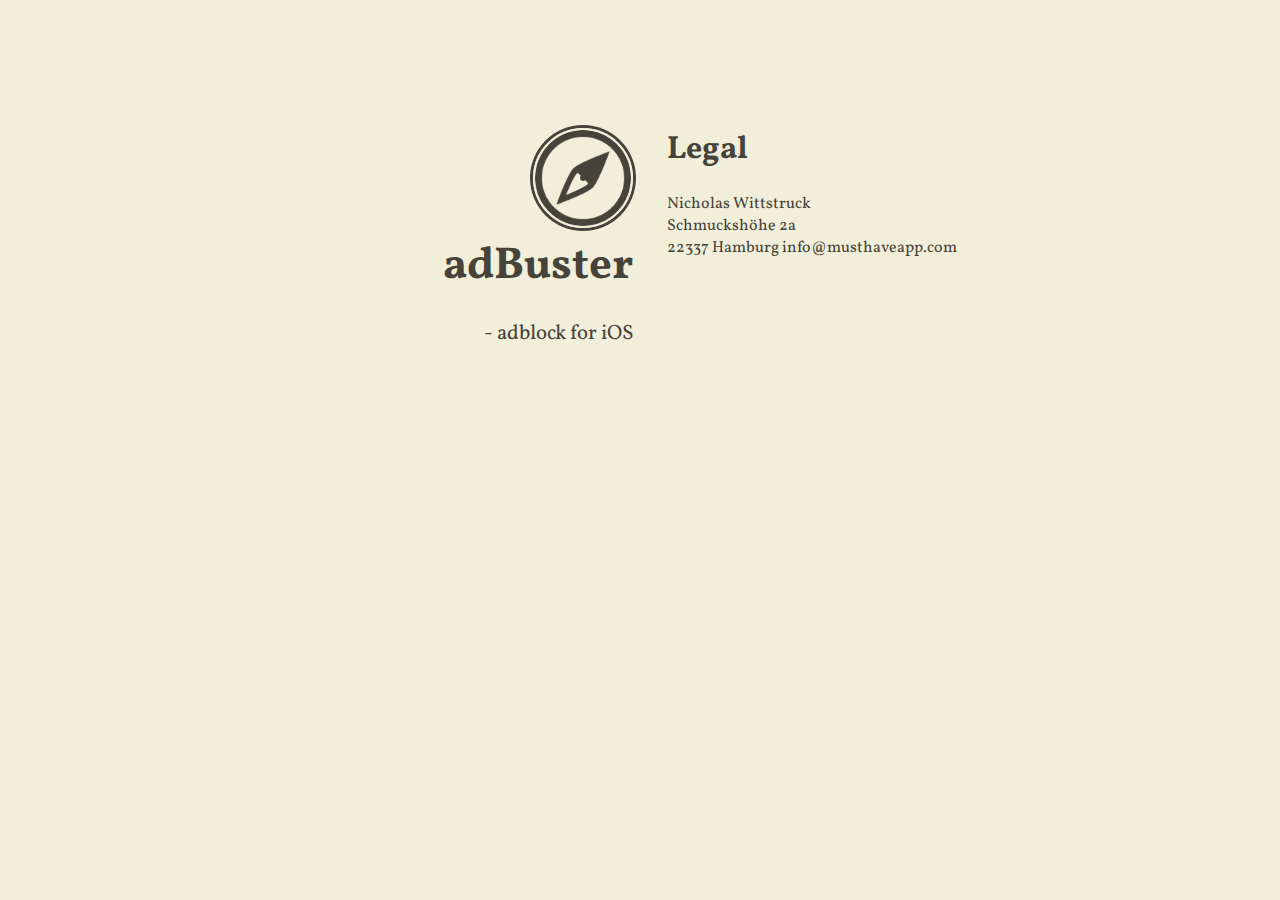
==== legal/index.html @ f3644524 "use jekyll" ====
<!DOCTYPE html>
<html>
  <head>
  <meta http-equiv="content-type" content="text/html; charset=utf-8">
  <meta name="viewport" content="width=device-width, initial-scale=1.0">
  <title>adBuster &#8226;  - adblock for iOS</title>

  <link rel="apple-touch-icon" href="/images/compass.png"/>
  <link rel="shortcut icon" sizes="16x16 24x24 32x32 48x48 64x64" href="http://www.musthaveapp.com/favicon.ico" />

  <link rel="stylesheet" href="/assets/normalize.css">
  <link rel="stylesheet" href="/assets/main.css">
  <link href="//maxcdn.bootstrapcdn.com/font-awesome/4.2.0/css/font-awesome.min.css" rel="stylesheet">
  <link href='http://fonts.googleapis.com/css?family=Vollkorn' rel='stylesheet' type='text/css'>

  <link rel="canonical" href="http://www.musthaveapp.com/legal/">

  <meta name="author" content="adBuster">
  <meta name="description" content=" - adblock for iOS"/>

  <meta property="og:title" content=" - adblock for iOS"/>
  <meta property="og:url" content="http://www.musthaveapp.com/legal/"/>
  <meta property="og:image" content="http://www.musthaveapp.com/images/compass.png"/>
  <meta property="og:description" content=""/>
  <meta property="og:site_name" content=" - adblock for iOS">

  
</head>

  <body>

  <div class="wrapper">
    <header>
        
        <div class="logo-container">
          <a class="logo" href="/" style="background-image: url('/images/compass.png')"></a>
        </div>
        

        
        <div class="author-container"><h1>adBuster</h1></div>
        

        
        <div class="tagline-container"><p> - adblock for iOS</p></div>
        
    </header>
    <main>

      <div class="content">
      <h1>Legal</h1>
Nicholas Wittstruck<br/>
Schmuckshöhe 2a<br/>
22337 Hamburg
info@musthaveapp.com
      </div>

    </main>
</div>


  </body>
</html>
---- assets/main.css ----
body {
  font-family: 'Vollkorn', serif;
  color: #46433A;
  background-color: #F1EED9; }

header,
main {
  padding: 0 20px; }

/*** wrapper div for both header and main ***/
.wrapper {
  margin-top: 10%; }

/*** anchor tags ***/
a:link,
a:visited,
a:hover,
a:active {
  color: #CE534D;
  text-decoration: none; }

a:hover {
  text-decoration: underline; }

/*** main content list ***/
.main-list-item {
  font-weight: bold;
  font-size: 1.2em;
  margin: 0.8em 0; }

/* override the left margin added by font awesome for the main content list,
since it must be aligned with the content */
.fa-ul.main-list {
  margin-left: 0; }

/* list icons */
.main-list-item-icon {
  width: 36px;
  color: #46433A; }

/*** logo ***/
.logo-container {
  text-align: center; }

.logo {
  width: 96px;
  height: 96px;
  display: inline-block;
  background-size: cover;
  border-radius: 50%;
  -moz-border-radius: 50%;
  border: 2px solid #F1EED9;
  box-shadow: 0 0 0 3px #46433A; }

/*** author ***/
.author-container h1 {
  font-size: 2.8em;
  margin-top: 0;
  margin-bottom: 0;
  text-align: center; }

/*** tagline ***/
.tagline-container p {
  font-size: 1.3em;
  text-align: center;
  margin-bottom: 2em; }

/******/
hr {
  border: 0;
  height: 1px;
  background-image: -webkit-linear-gradient(left, transparent, #46433A, transparent);
  background-image: -moz-linear-gradient(left, transparent, #46433A, transparent);
  background-image: -ms-linear-gradient(left, transparent, #46433A, transparent);
  background-image: -o-linear-gradient(left, transparent, #46433A, transparent); }

/*** footer ***/
footer {
  position: fixed;
  bottom: 0;
  right: 0;
  height: 20px; }

.poweredby {
  font-family: "Arial Narrow", Arial;
  font-size: 0.6em;
  line-height: 0.6em;
  padding: 0 5px; }

/*** media queries ***/
/* X-Small devices (phones, 480px and up) */
@media (min-width: 480px) {
  /* wrapper stays 480px wide past 480px wide and is kept centered */
  .wrapper {
    width: 480px;
    margin: 10% auto 0 auto; } }
/* All other devices (768px and up) */
@media (min-width: 768px) {
  /* past 768px the layout is changed and the wrapper has a fixed width of 680px
  to accomodate both the header column and the content column */
  .wrapper {
    width: 680px; }

  /* the header column stays left and has a dynamic width with all contents
  aligned right */
  header {
    float: left;
    width: 46%;
    text-align: right; }

  .author-container h1,
  .logo-container,
  .tagline-container p {
    text-align: right; }

  main {
    width: 46%;
    margin-left: 54%;
    padding: 0; } }
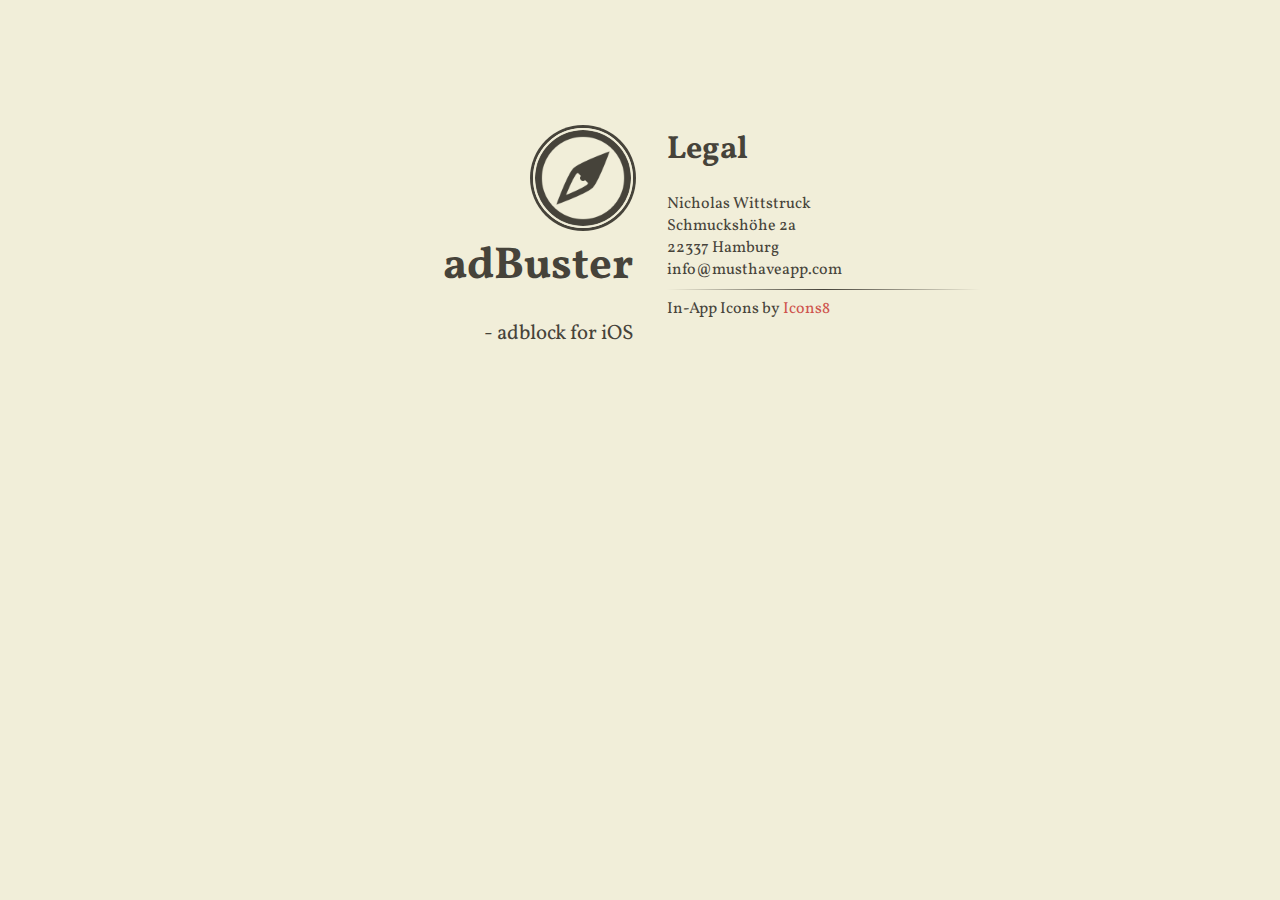
==== commit 628bb00c: "update description" ====
--- a/legal/index.html
+++ b/legal/index.html
@@ -51,8 +51,11 @@
       <h1>Legal</h1>
 Nicholas Wittstruck<br/>
 Schmuckshöhe 2a<br/>
-22337 Hamburg
-info@musthaveapp.com
+22337 Hamburg<br/>
+<a href"mailto:info@musthaveapp.com">info@musthaveapp.com</a><br/>
+
+<hr>
+In-App Icons by <a href="http://icons8.com">Icons8</a>
       </div>
 
     </main>
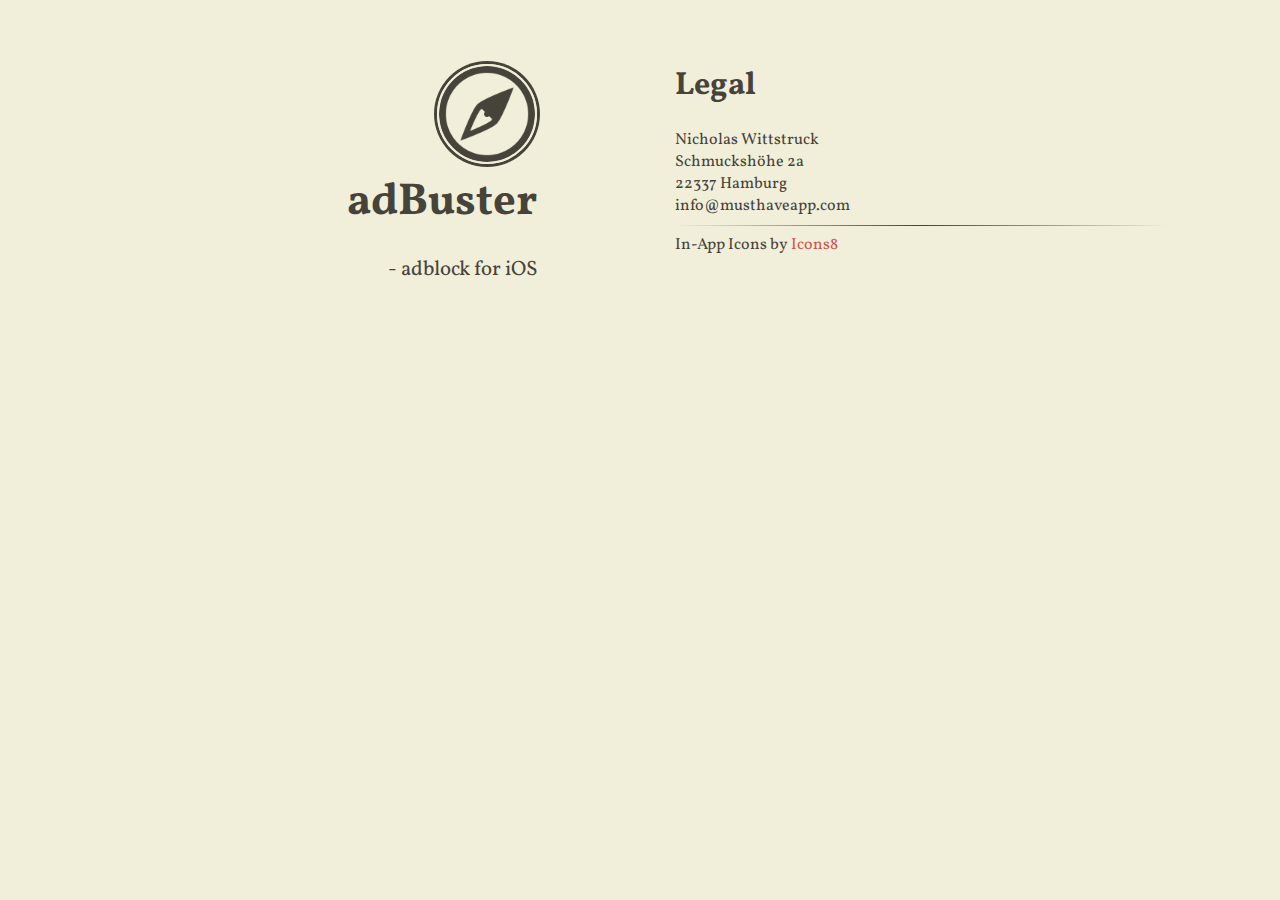
==== commit 577d9da1: "add ga" ====
--- a/legal/index.html
+++ b/legal/index.html
@@ -24,6 +24,17 @@
   <meta property="og:description" content=""/>
   <meta property="og:site_name" content=" - adblock for iOS">
 
+  
+  <script>
+  (function(i,s,o,g,r,a,m){i['GoogleAnalyticsObject']=r;i[r]=i[r]||function(){
+  (i[r].q=i[r].q||[]).push(arguments)},i[r].l=1*new Date();a=s.createElement(o),
+  m=s.getElementsByTagName(o)[0];a.async=1;a.src=g;m.parentNode.insertBefore(a,m)
+  })(window,document,'script','//www.google-analytics.com/analytics.js','ga');
+
+  ga('create', 'UA-68427671-1', 'auto');
+  ga('send', 'pageview');
+
+</script>
   
 </head>
 
--- a/assets/main.css
+++ b/assets/main.css
@@ -9,7 +9,7 @@
 
 /*** wrapper div for both header and main ***/
 .wrapper {
-  margin-top: 10%; }
+  margin-top: 5%; }
 
 /*** anchor tags ***/
 a:link,
@@ -93,7 +93,7 @@
   /* wrapper stays 480px wide past 480px wide and is kept centered */
   .wrapper {
     width: 480px;
-    margin: 10% auto 0 auto; } }
+    margin: 5% auto 0 auto; } }
 /* All other devices (768px and up) */
 @media (min-width: 768px) {
   /* past 768px the layout is changed and the wrapper has a fixed width of 680px
@@ -105,7 +105,7 @@
   aligned right */
   header {
     float: left;
-    width: 46%;
+    width: 36%;
     text-align: right; }
 
   .author-container h1,
@@ -114,6 +114,12 @@
     text-align: right; }
 
   main {
-    width: 46%;
+    width: 56%;
     margin-left: 54%;
     padding: 0; } }
+/* All other devices (768px and up) */
+@media (min-width: 1024px) {
+  /* past 1024px the layout is changed and the wrapper has a fixed width of 880px
+  to accomodate both the header column and the content column */
+  .wrapper {
+    width: 880px; } }
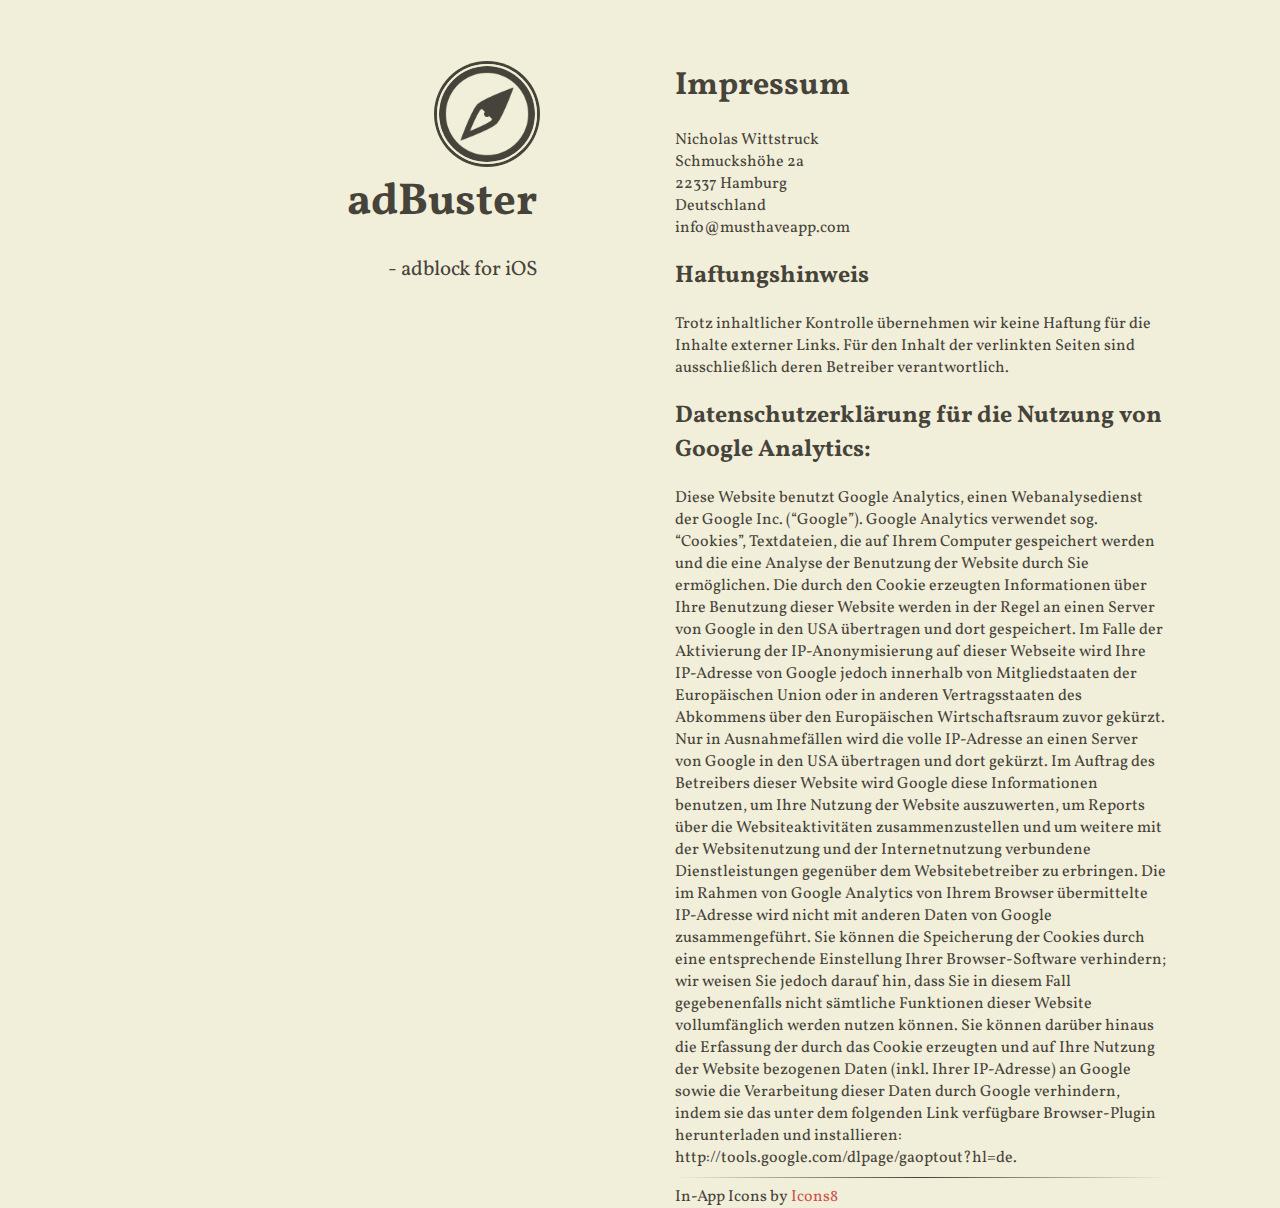
==== commit 178074bf: "add legal notice" ====
--- a/legal/index.html
+++ b/legal/index.html
@@ -30,7 +30,7 @@
   (i[r].q=i[r].q||[]).push(arguments)},i[r].l=1*new Date();a=s.createElement(o),
   m=s.getElementsByTagName(o)[0];a.async=1;a.src=g;m.parentNode.insertBefore(a,m)
   })(window,document,'script','//www.google-analytics.com/analytics.js','ga');
-
+	
   ga('create', 'UA-68427671-1', 'auto');
   ga('send', 'pageview');
 
@@ -59,11 +59,19 @@
     <main>
 
       <div class="content">
-      <h1>Legal</h1>
+      <h1>Impressum</h1>
 Nicholas Wittstruck<br/>
 Schmuckshöhe 2a<br/>
 22337 Hamburg<br/>
+Deutschland<br/>
 <a href"mailto:info@musthaveapp.com">info@musthaveapp.com</a><br/>
+
+<h2>Haftungshinweis</h2>
+Trotz inhaltlicher Kontrolle übernehmen wir keine Haftung für die Inhalte externer Links. Für den Inhalt der verlinkten Seiten sind ausschließlich deren Betreiber verantwortlich.
+
+<h2>Datenschutzerklärung für die Nutzung von Google Analytics:</h2>
+Diese Website benutzt Google Analytics, einen Webanalysedienst der Google Inc. (“Google”). Google Analytics verwendet sog. “Cookies”, Textdateien, die auf Ihrem Computer gespeichert werden und die eine Analyse der Benutzung der Website durch Sie ermöglichen. Die durch den Cookie erzeugten Informationen über Ihre Benutzung dieser Website werden in der Regel an einen Server von Google in den USA übertragen und dort gespeichert. Im Falle der Aktivierung der IP-Anonymisierung auf dieser Webseite wird Ihre IP-Adresse von Google jedoch innerhalb von Mitgliedstaaten der Europäischen Union oder in anderen Vertragsstaaten des Abkommens über den Europäischen Wirtschaftsraum zuvor gekürzt. Nur in Ausnahmefällen wird die volle IP-Adresse an einen Server von Google in den USA übertragen und dort gekürzt. Im Auftrag des Betreibers dieser Website wird Google diese Informationen benutzen, um Ihre Nutzung der Website auszuwerten, um Reports über die Websiteaktivitäten zusammenzustellen und um weitere mit der Websitenutzung und der Internetnutzung verbundene Dienstleistungen gegenüber dem Websitebetreiber zu erbringen. Die im Rahmen von Google Analytics von Ihrem Browser übermittelte IP-Adresse wird nicht mit anderen Daten von Google zusammengeführt. Sie können die Speicherung der Cookies durch eine entsprechende Einstellung Ihrer Browser-Software verhindern; wir weisen Sie jedoch darauf hin, dass Sie in diesem Fall gegebenenfalls nicht sämtliche Funktionen dieser Website vollumfänglich werden nutzen können. Sie können darüber hinaus die Erfassung der durch das Cookie erzeugten und auf Ihre Nutzung der Website bezogenen Daten (inkl. Ihrer IP-Adresse) an Google sowie die Verarbeitung dieser Daten durch Google verhindern, indem sie das unter dem folgenden Link verfügbare Browser-Plugin herunterladen und installieren: http://tools.google.com/dlpage/gaoptout?hl=de.
+
 
 <hr>
 In-App Icons by <a href="http://icons8.com">Icons8</a>
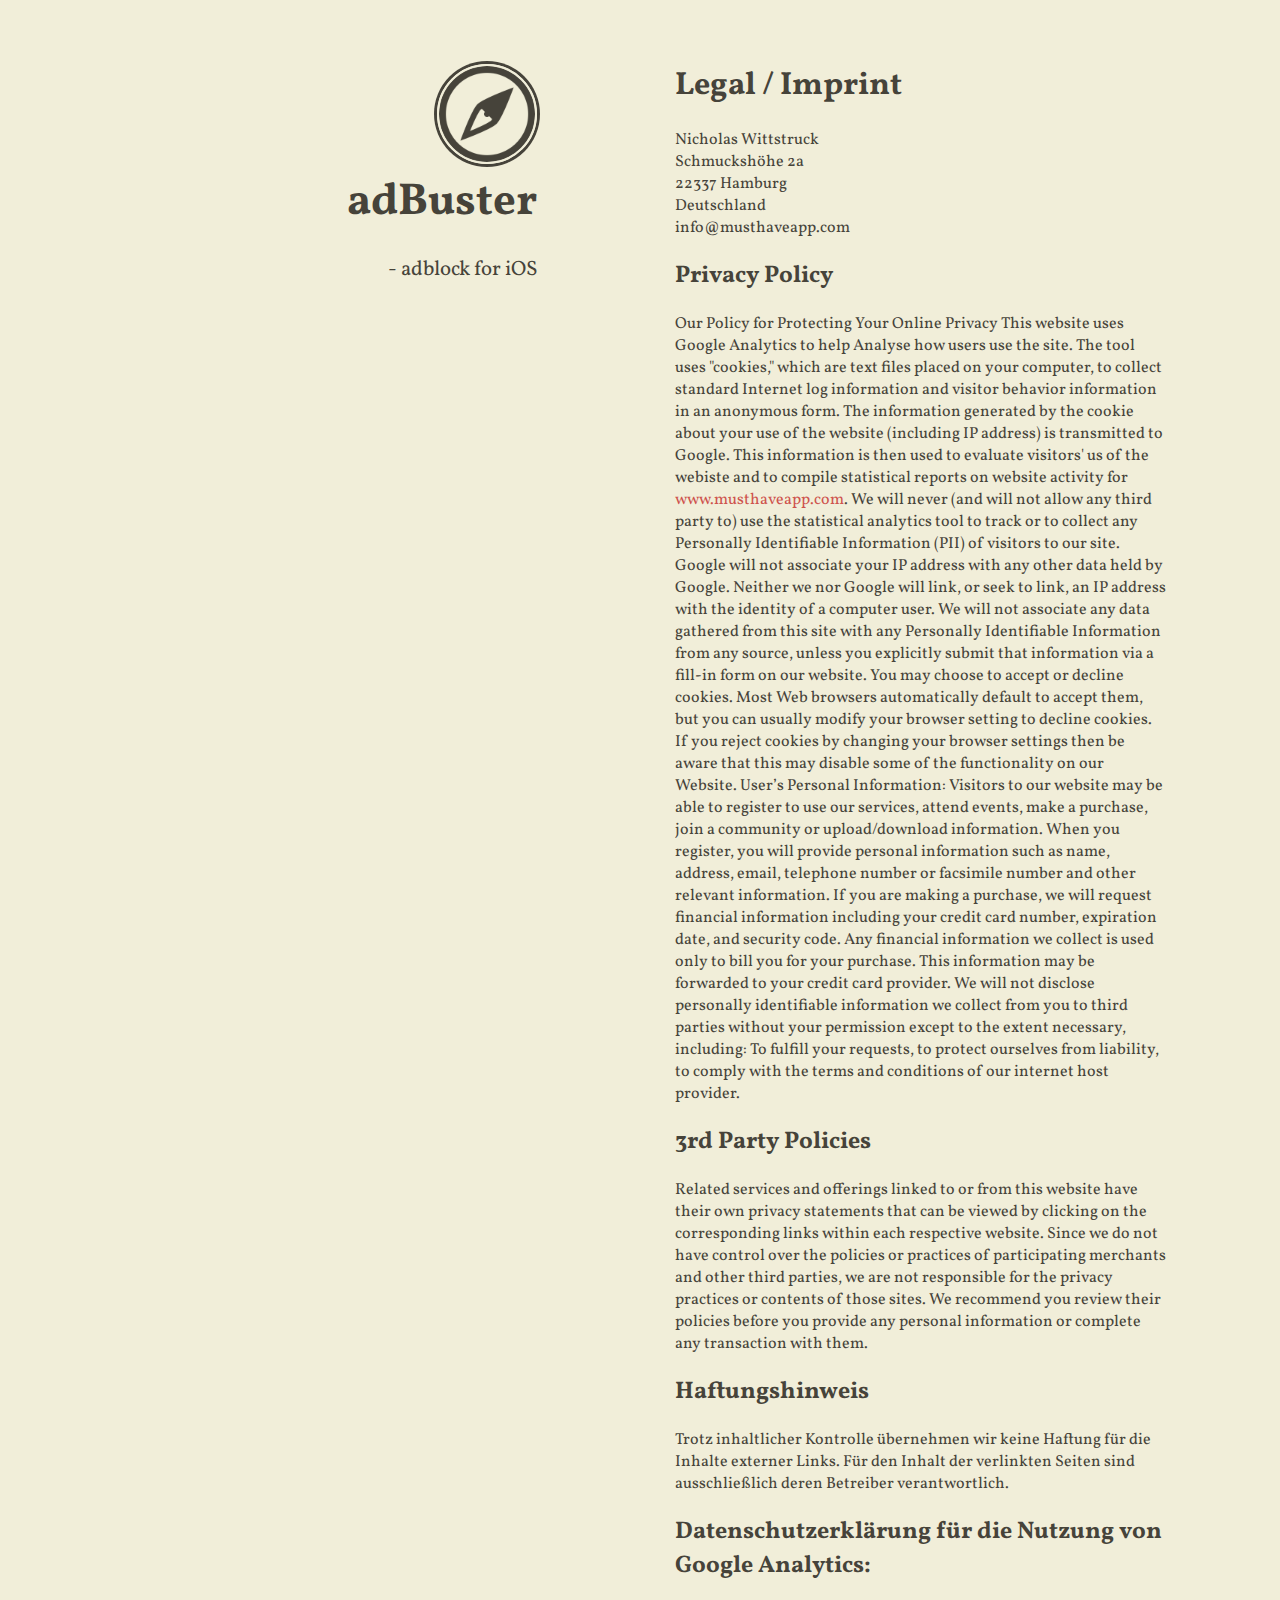
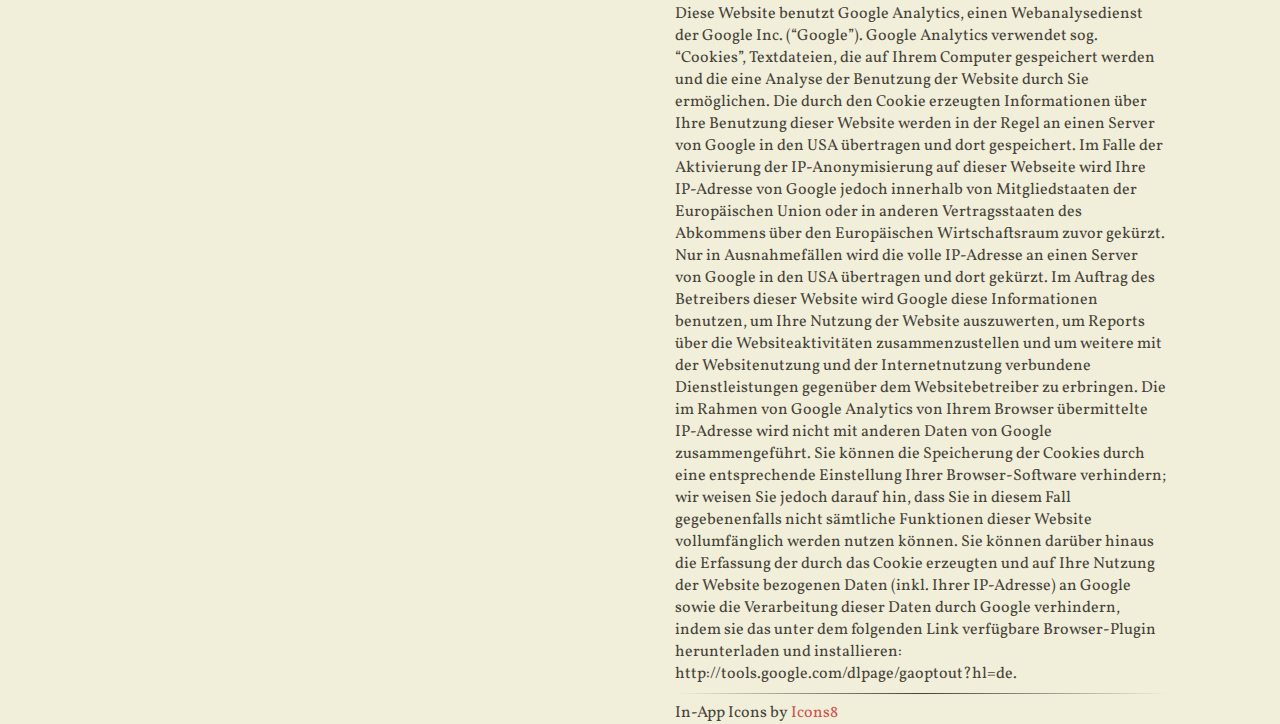
==== commit 41d160b3: "more legalese" ====
--- a/legal/index.html
+++ b/legal/index.html
@@ -31,6 +31,7 @@
   m=s.getElementsByTagName(o)[0];a.async=1;a.src=g;m.parentNode.insertBefore(a,m)
   })(window,document,'script','//www.google-analytics.com/analytics.js','ga');
 	
+  ga('set', 'anonymizeIp', true);
   ga('create', 'UA-68427671-1', 'auto');
   ga('send', 'pageview');
 
@@ -59,12 +60,27 @@
     <main>
 
       <div class="content">
-      <h1>Impressum</h1>
+      <h1>Legal / Imprint</h1>
 Nicholas Wittstruck<br/>
 Schmuckshöhe 2a<br/>
 22337 Hamburg<br/>
 Deutschland<br/>
 <a href"mailto:info@musthaveapp.com">info@musthaveapp.com</a><br/>
+
+<h2>Privacy Policy</h2>
+Our Policy for Protecting Your Online Privacy
+
+This website uses Google Analytics to help Analyse how users use the site. The tool uses "cookies," which are text files placed on your computer, to collect standard Internet log information and visitor behavior information in an anonymous form. The information generated by the cookie about your use of the website (including IP address) is transmitted to Google. This information is then used to evaluate visitors' us of the webiste and to compile statistical reports on website activity for <a href="http://www.musthaveapp.com" title="Must have apps for iPhone and iPad">www.musthaveapp.com</a>.
+
+We will never (and will not allow any third party to) use the statistical analytics tool to track or to collect any Personally Identifiable Information (PII) of visitors to our site. Google will not associate your IP address with any other data held by Google. Neither we nor Google will link, or seek to link, an IP address with the identity of a computer user. We will not associate any data gathered from this site with any Personally Identifiable Information from any source, unless you explicitly submit that information via a fill-in form on our website.
+
+You may choose to accept or decline cookies. Most Web browsers automatically default to accept them, but you can usually modify your browser setting to decline cookies. If you reject cookies by changing your browser settings then be aware that this may disable some of the functionality on our Website.
+
+User’s Personal Information: Visitors to our website may be able to register to use our services, attend events, make a purchase, join a community or upload/download information. When you register, you will provide personal information such as name, address, email, telephone number or facsimile number and other relevant information. If you are making a purchase, we will request financial information including your credit card number, expiration date, and security code. Any financial information we collect is used only to bill you for your purchase. This information may be forwarded to your credit card provider. We will not disclose personally identifiable information we collect from you to third parties without your permission except to the extent necessary, including: To fulfill your requests, to protect ourselves from liability, to comply with the terms and conditions of our internet host provider.
+
+<h2>3rd Party Policies</h2>
+Related services and offerings linked to or from this website have their own privacy statements that can be viewed by clicking on the corresponding links within each respective website. Since we do not have control over the policies or practices of participating merchants and other third parties, we are not responsible for the privacy practices or contents of those sites. We recommend you review their policies before you provide any personal information or complete any transaction with them.
+
 
 <h2>Haftungshinweis</h2>
 Trotz inhaltlicher Kontrolle übernehmen wir keine Haftung für die Inhalte externer Links. Für den Inhalt der verlinkten Seiten sind ausschließlich deren Betreiber verantwortlich.
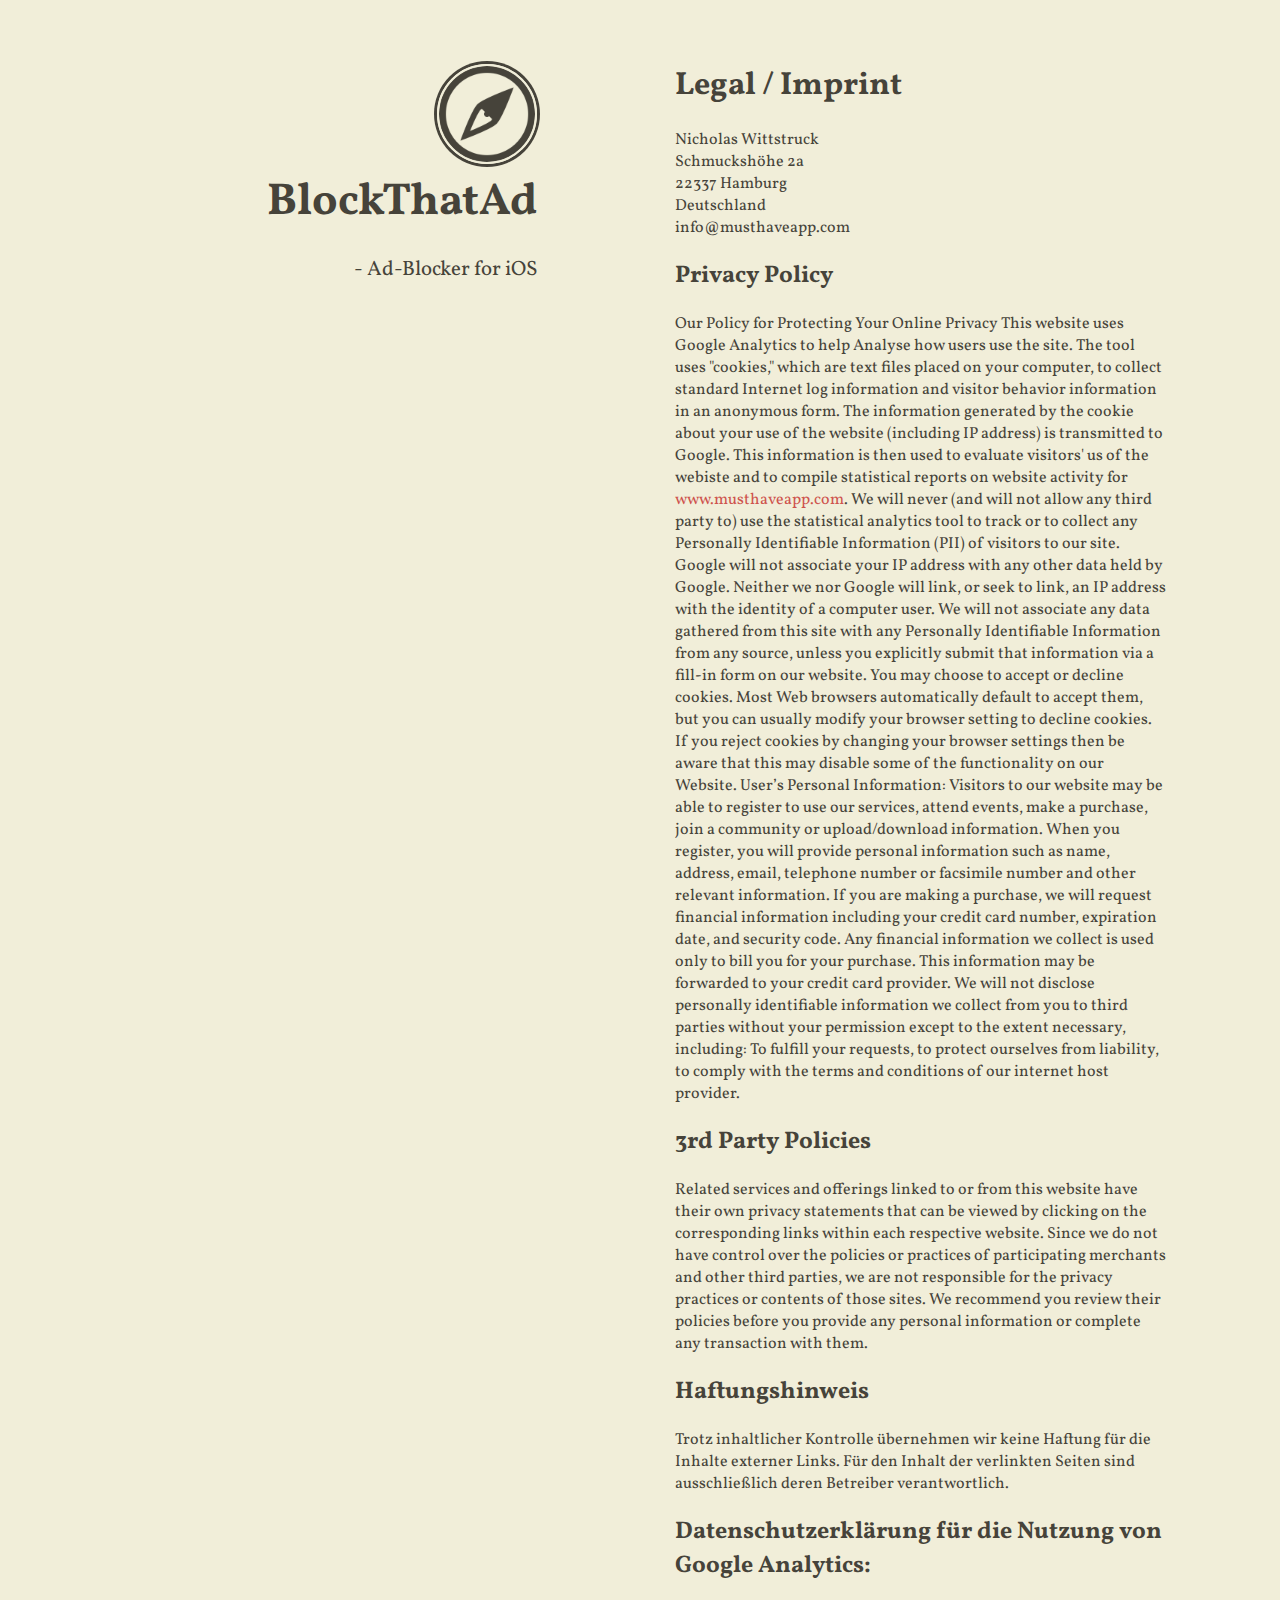
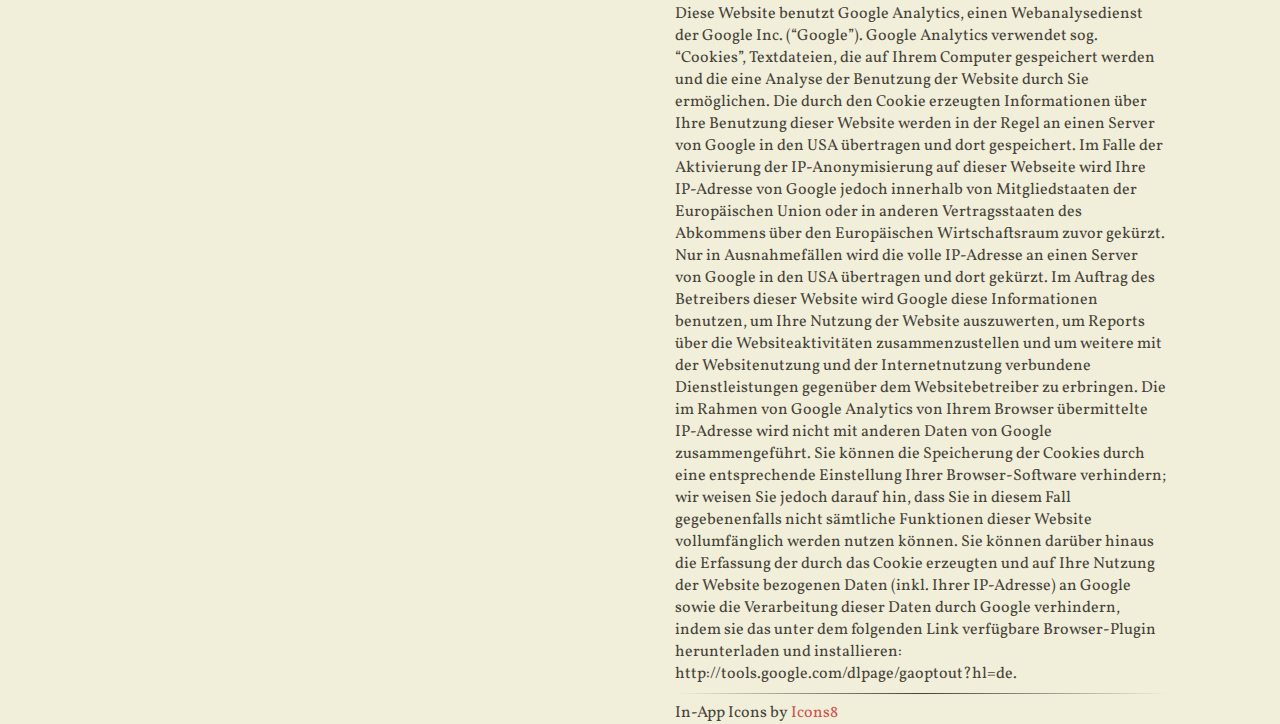
==== commit 0cdaaf18: "change name" ====
--- a/legal/index.html
+++ b/legal/index.html
@@ -3,7 +3,7 @@
   <head>
   <meta http-equiv="content-type" content="text/html; charset=utf-8">
   <meta name="viewport" content="width=device-width, initial-scale=1.0">
-  <title>adBuster &#8226;  - adblock for iOS</title>
+  <title>BlockThatAd &#8226;  - Ad-Blocker for iOS</title>
 
   <link rel="apple-touch-icon" href="/images/compass.png"/>
   <link rel="shortcut icon" sizes="16x16 24x24 32x32 48x48 64x64" href="http://www.musthaveapp.com/favicon.ico" />
@@ -15,14 +15,14 @@
 
   <link rel="canonical" href="http://www.musthaveapp.com/legal/">
 
-  <meta name="author" content="adBuster">
-  <meta name="description" content=" - adblock for iOS"/>
+  <meta name="author" content="BlockThatAd">
+  <meta name="description" content=" - Ad-Blocker for iOS"/>
 
-  <meta property="og:title" content=" - adblock for iOS"/>
+  <meta property="og:title" content=" - Ad-Blocker for iOS"/>
   <meta property="og:url" content="http://www.musthaveapp.com/legal/"/>
   <meta property="og:image" content="http://www.musthaveapp.com/images/compass.png"/>
   <meta property="og:description" content=""/>
-  <meta property="og:site_name" content=" - adblock for iOS">
+  <meta property="og:site_name" content=" - Ad-Blocker for iOS">
 
   
   <script>
@@ -50,11 +50,11 @@
         
 
         
-        <div class="author-container"><h1>adBuster</h1></div>
+        <div class="author-container"><h1>BlockThatAd</h1></div>
         
 
         
-        <div class="tagline-container"><p> - adblock for iOS</p></div>
+        <div class="tagline-container"><p> - Ad-Blocker for iOS</p></div>
         
     </header>
     <main>
